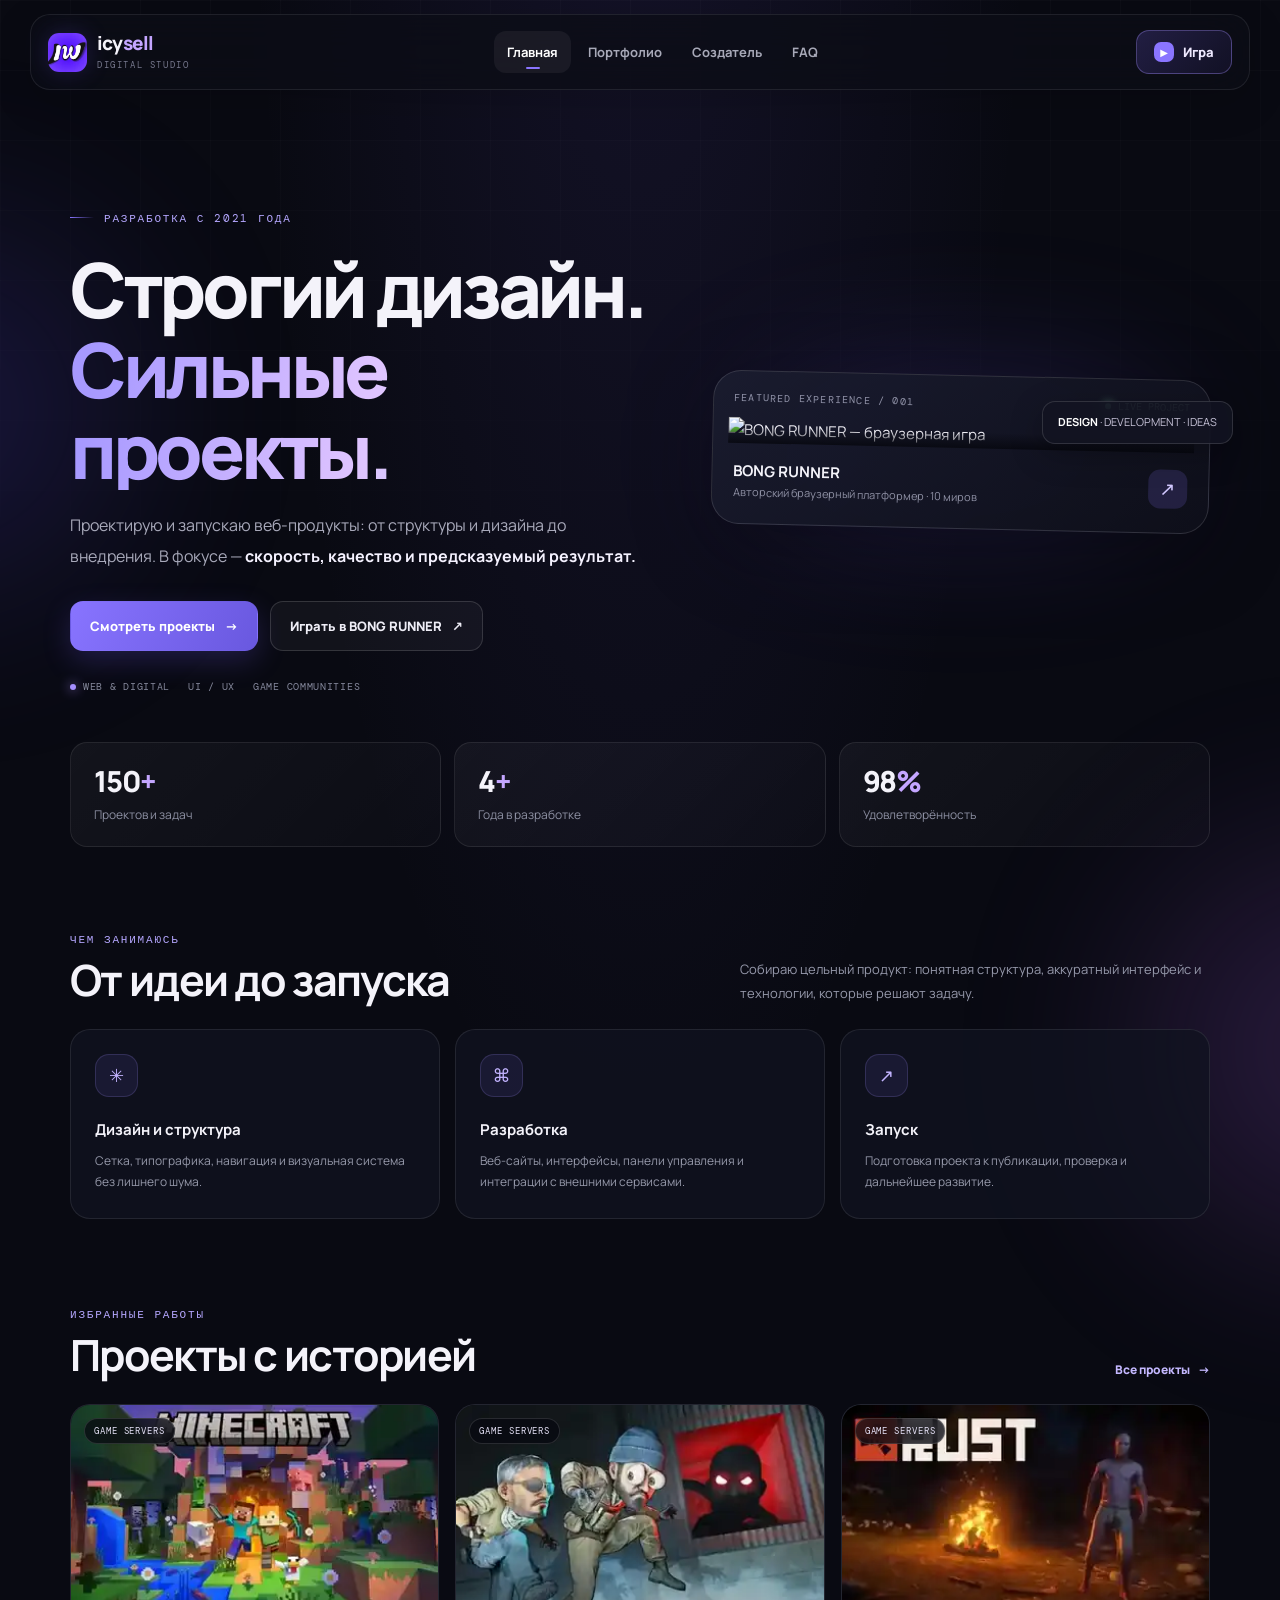
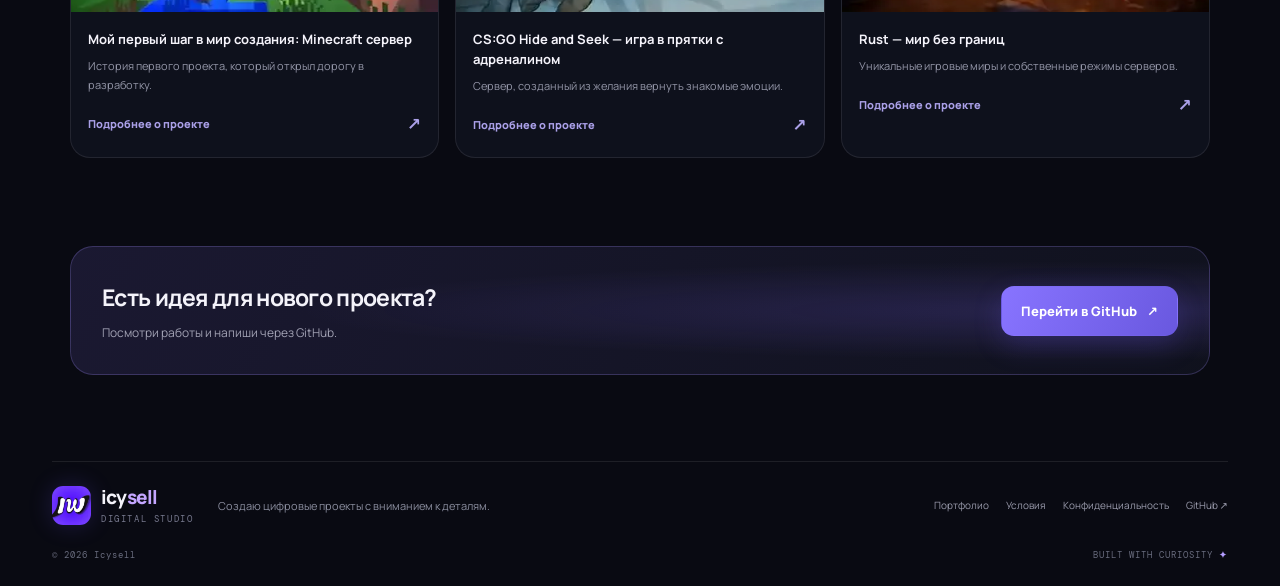
==== site/index.html @ 3a61569b "feat: combine Icysell website and BONG Runner" ====
<!doctype html>
<html lang="ru">
<head>
  <meta charset="utf-8">
  <meta name="viewport" content="width=device-width, initial-scale=1, viewport-fit=cover">
  <meta name="theme-color" content="#090a12">
  <meta name="description" content="Icysell — веб-разработка, игровые проекты, Discord-интеграции и цифровые продукты.">
  <meta property="og:title" content="Icysell — Digital projects">
  <meta property="og:description" content="Строгий интерфейс. Продуманная структура. Работающие решения.">
  <meta property="og:type" content="website">
  <title>Icysell — Digital projects</title>
  <link rel="icon" href="./assets/brand/logo.webp" type="image/webp">
  <link rel="preconnect" href="https://fonts.googleapis.com">
  <link rel="preconnect" href="https://fonts.gstatic.com" crossorigin>
  <link href="https://fonts.googleapis.com/css2?family=DM+Mono:wght@400;500&family=Manrope:wght@400;500;600;700;800&display=swap" rel="stylesheet">
  <script src="./assets-loader.js?v=20261127b" defer></script>
</head>
<body>
  <div class="ambient ambient-a" aria-hidden="true"></div>
  <div class="ambient ambient-b" aria-hidden="true"></div>
  <a class="skip-link" href="#app">Перейти к содержимому</a>
  <header class="site-header">
    <div class="nav-shell">
      <a class="brand" href="#home" aria-label="Icysell — главная">
        <img src="./assets/brand/logo.webp" width="38" height="38" alt="">
        <span class="brand-label"><strong>icy<span>sell</span></strong><small>DIGITAL STUDIO</small></span>
      </a>
      <nav class="main-nav" id="mainNav" aria-label="Главная навигация">
        <a href="#home" data-route="home">Главная</a>
        <a href="#portfolio" data-route="portfolio">Портфолио</a>
        <a href="#creator" data-route="creator">Создатель</a>
        <a href="#faq" data-route="faq">FAQ</a>
      </nav>
      <div class="nav-actions">
        <a class="nav-game" href="./game/" aria-label="Открыть игру BONG Runner"><span class="game-icon">▶</span><span>Игра</span></a>
        <button class="menu-toggle" id="menuToggle" type="button" aria-label="Открыть меню" aria-expanded="false"><span></span><span></span></button>
      </div>
    </div>
  </header>
  <main id="app" tabindex="-1" aria-live="polite"></main>
  <footer class="site-footer">
    <div class="footer-main">
      <a class="brand footer-brand" href="#home">
        <img src="./assets/brand/logo.webp" width="34" height="34" alt="">
        <span class="brand-label"><strong>icy<span>sell</span></strong><small>DIGITAL STUDIO</small></span>
      </a>
      <p>Создаю цифровые проекты с вниманием к деталям.</p>
      <div class="footer-links">
        <a href="#portfolio">Портфолио</a>
        <a href="#terms">Условия</a>
        <a href="#privacy">Конфиденциальность</a>
        <a href="https://github.com/BONG-prod" target="_blank" rel="noreferrer">GitHub ↗</a>
      </div>
    </div>
    <div class="footer-bottom"><span>© <span id="year"></span> Icysell</span><span>BUILT WITH CURIOSITY <b>✦</b></span></div>
  </footer>
</body>
</html>
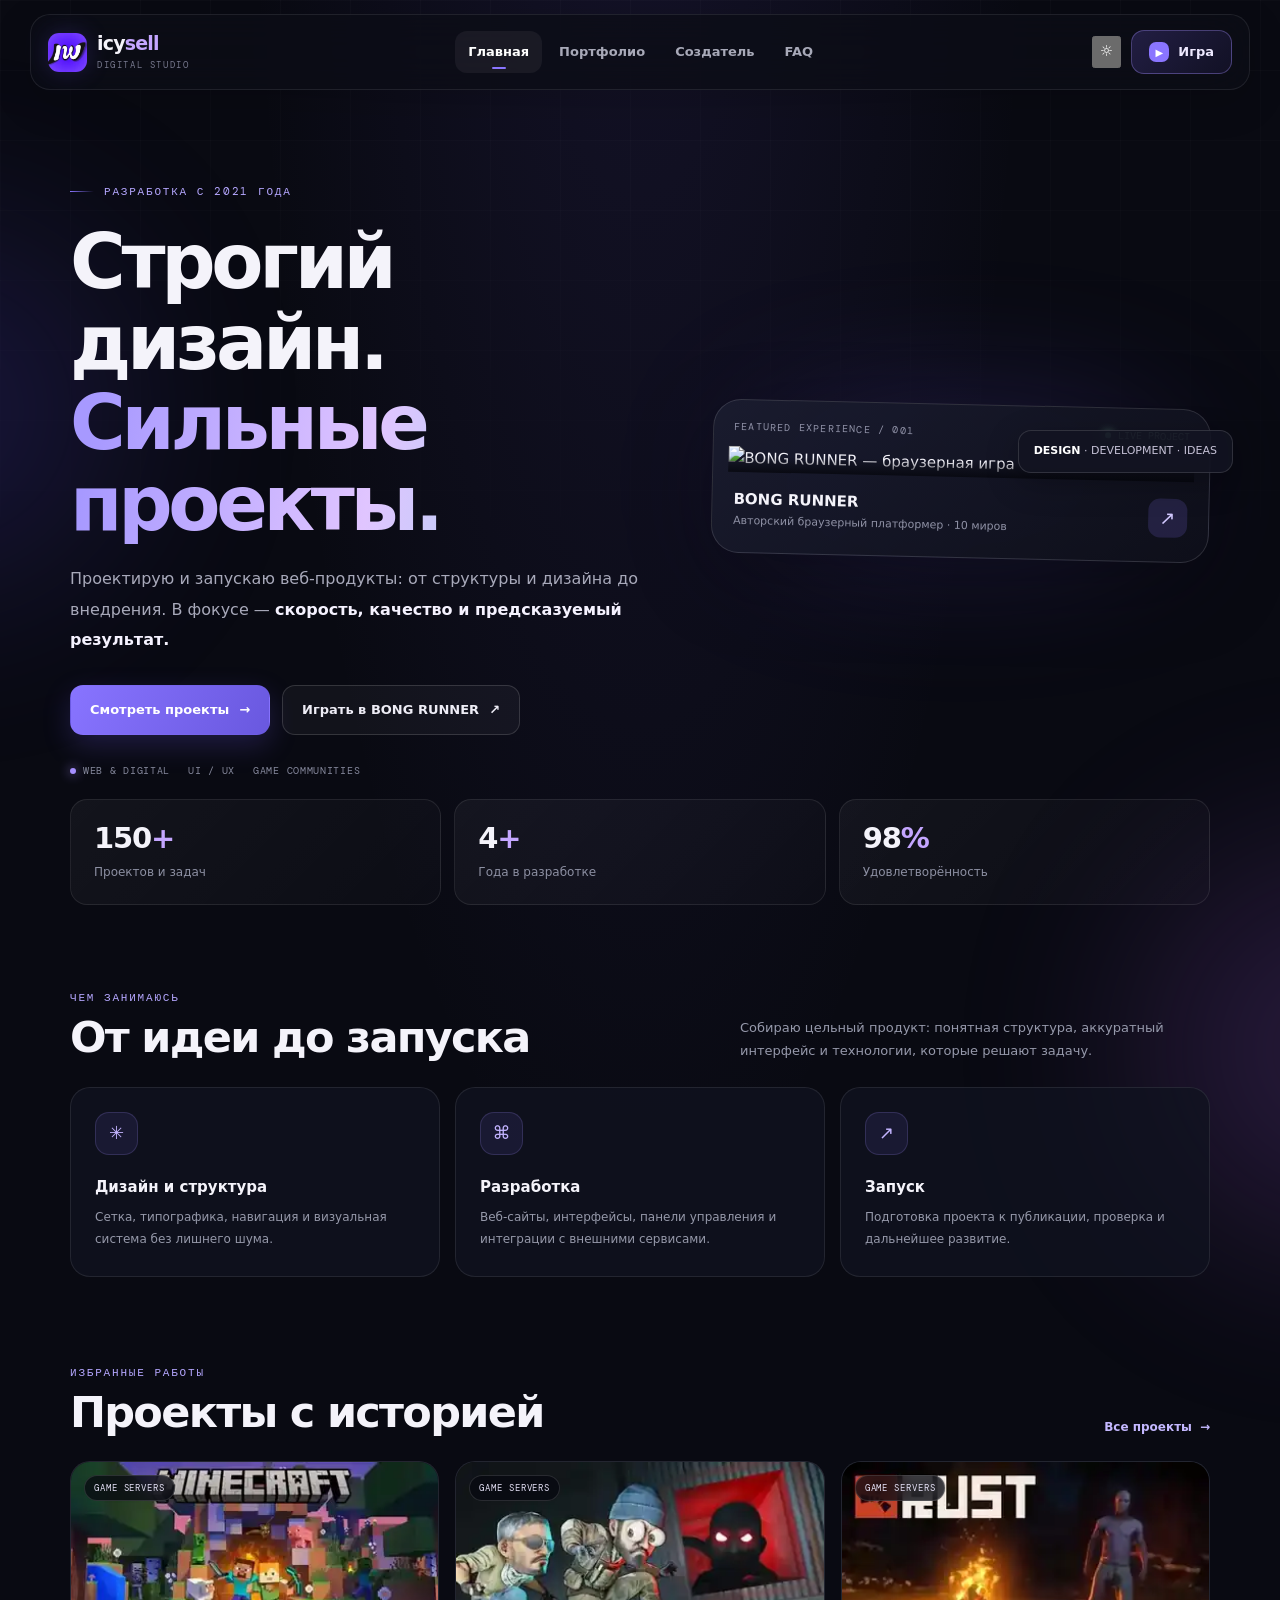
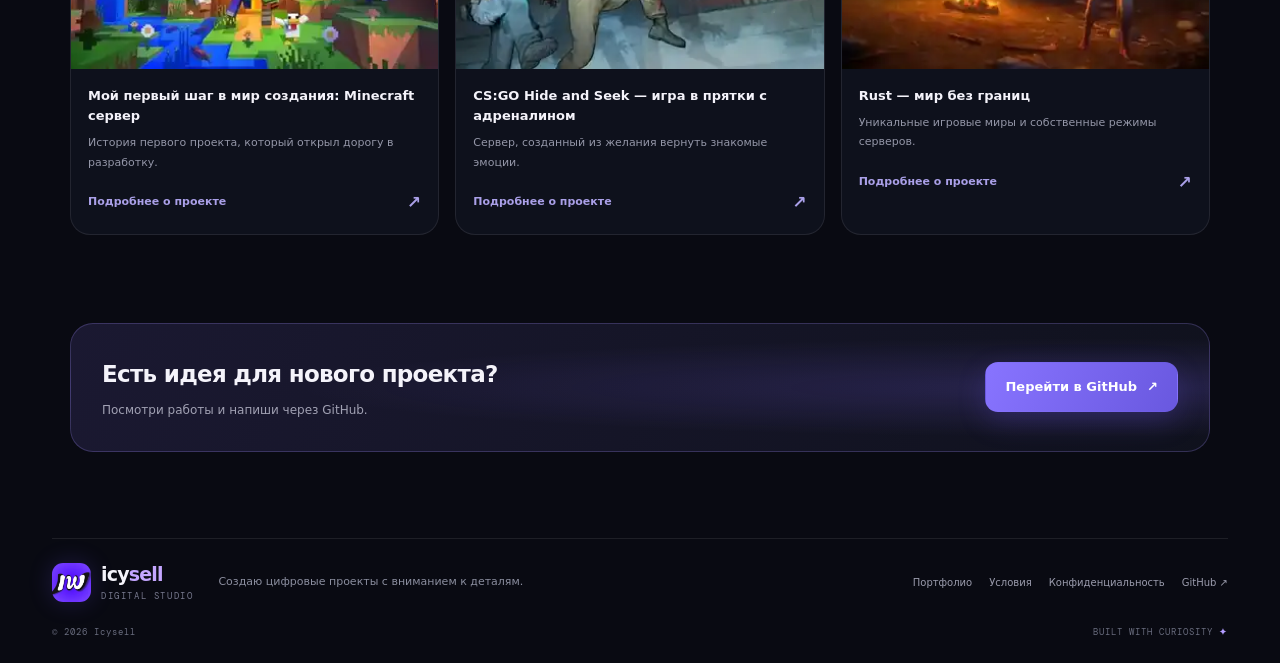
==== commit d30dbab0: "design: refresh Icysell header and font system" ====
--- a/site/index.html
+++ b/site/index.html
@@ -1,19 +1,19 @@
 <!doctype html>
-<html lang="ru">
+<html lang="ru" data-theme="dark">
 <head>
   <meta charset="utf-8">
   <meta name="viewport" content="width=device-width, initial-scale=1, viewport-fit=cover">
-  <meta name="theme-color" content="#090a12">
+  <meta name="theme-color" content="#0b111b">
   <meta name="description" content="Icysell — веб-разработка, игровые проекты, Discord-интеграции и цифровые продукты.">
-  <meta property="og:title" content="Icysell — Digital projects">
+  <meta property="og:title" content="Icysell — цифровые проекты, Windows и Web">
   <meta property="og:description" content="Строгий интерфейс. Продуманная структура. Работающие решения.">
   <meta property="og:type" content="website">
-  <title>Icysell — Digital projects</title>
+  <title>Icysell — цифровые проекты, Windows и Web</title>
   <link rel="icon" href="./assets/brand/logo.webp" type="image/webp">
   <link rel="preconnect" href="https://fonts.googleapis.com">
   <link rel="preconnect" href="https://fonts.gstatic.com" crossorigin>
-  <link href="https://fonts.googleapis.com/css2?family=DM+Mono:wght@400;500&family=Manrope:wght@400;500;600;700;800&display=swap" rel="stylesheet">
-  <script src="./assets-loader.js?v=20261127b" defer></script>
+  <link href="https://fonts.googleapis.com/css2?family=DM+Mono:wght@400;500&family=Golos+Text:wght@400;500;600;700;800&family=Unbounded:wght@500;600;700&display=swap" rel="stylesheet">
+  <script src="./assets-loader.js?v=20261127d" defer></script>
 </head>
 <body>
   <div class="ambient ambient-a" aria-hidden="true"></div>
@@ -32,6 +32,7 @@
         <a href="#faq" data-route="faq">FAQ</a>
       </nav>
       <div class="nav-actions">
+        <button class="theme-toggle" id="themeToggle" type="button" aria-label="Включить светлую тему" aria-pressed="false"><span aria-hidden="true">☼</span></button>
         <a class="nav-game" href="./game/" aria-label="Открыть игру BONG Runner"><span class="game-icon">▶</span><span>Игра</span></a>
         <button class="menu-toggle" id="menuToggle" type="button" aria-label="Открыть меню" aria-expanded="false"><span></span><span></span></button>
       </div>
@@ -55,4 +56,4 @@
     <div class="footer-bottom"><span>© <span id="year"></span> Icysell</span><span>BUILT WITH CURIOSITY <b>✦</b></span></div>
   </footer>
 </body>
-</html>
+</html>
